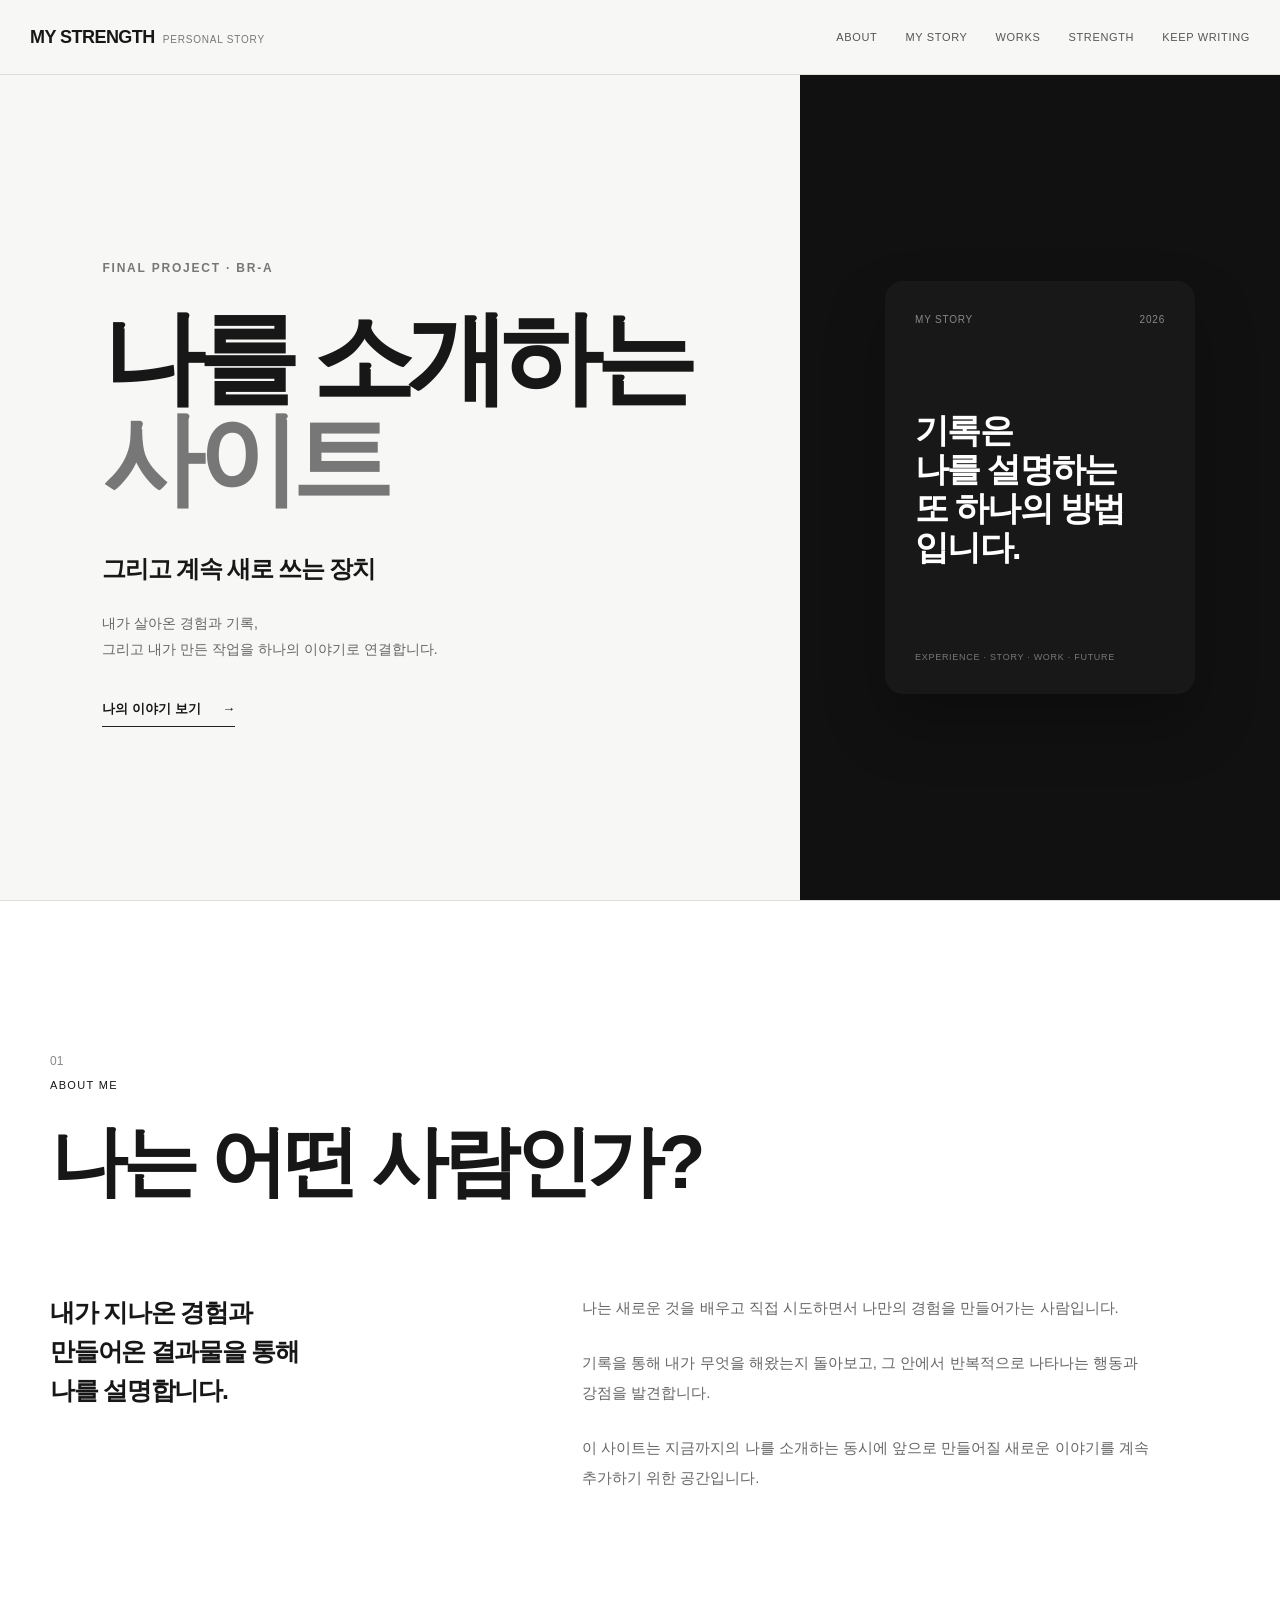
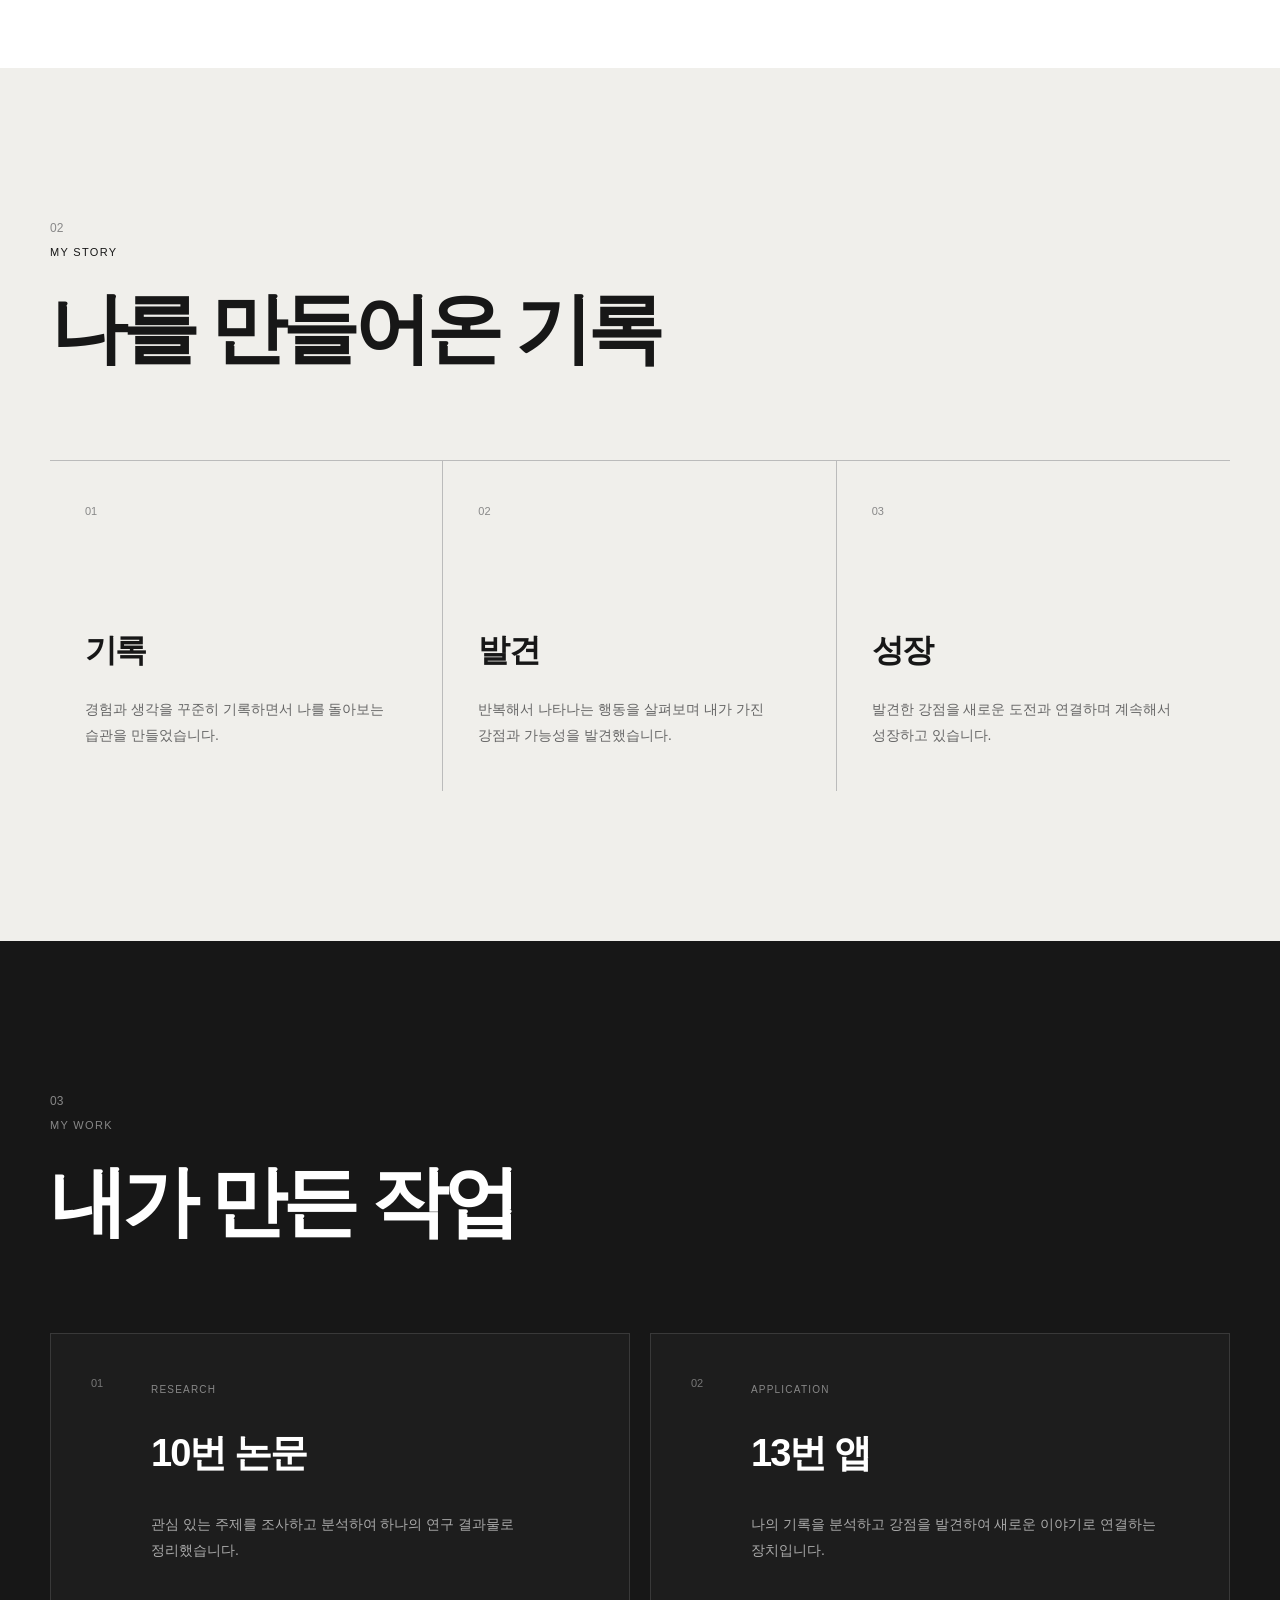
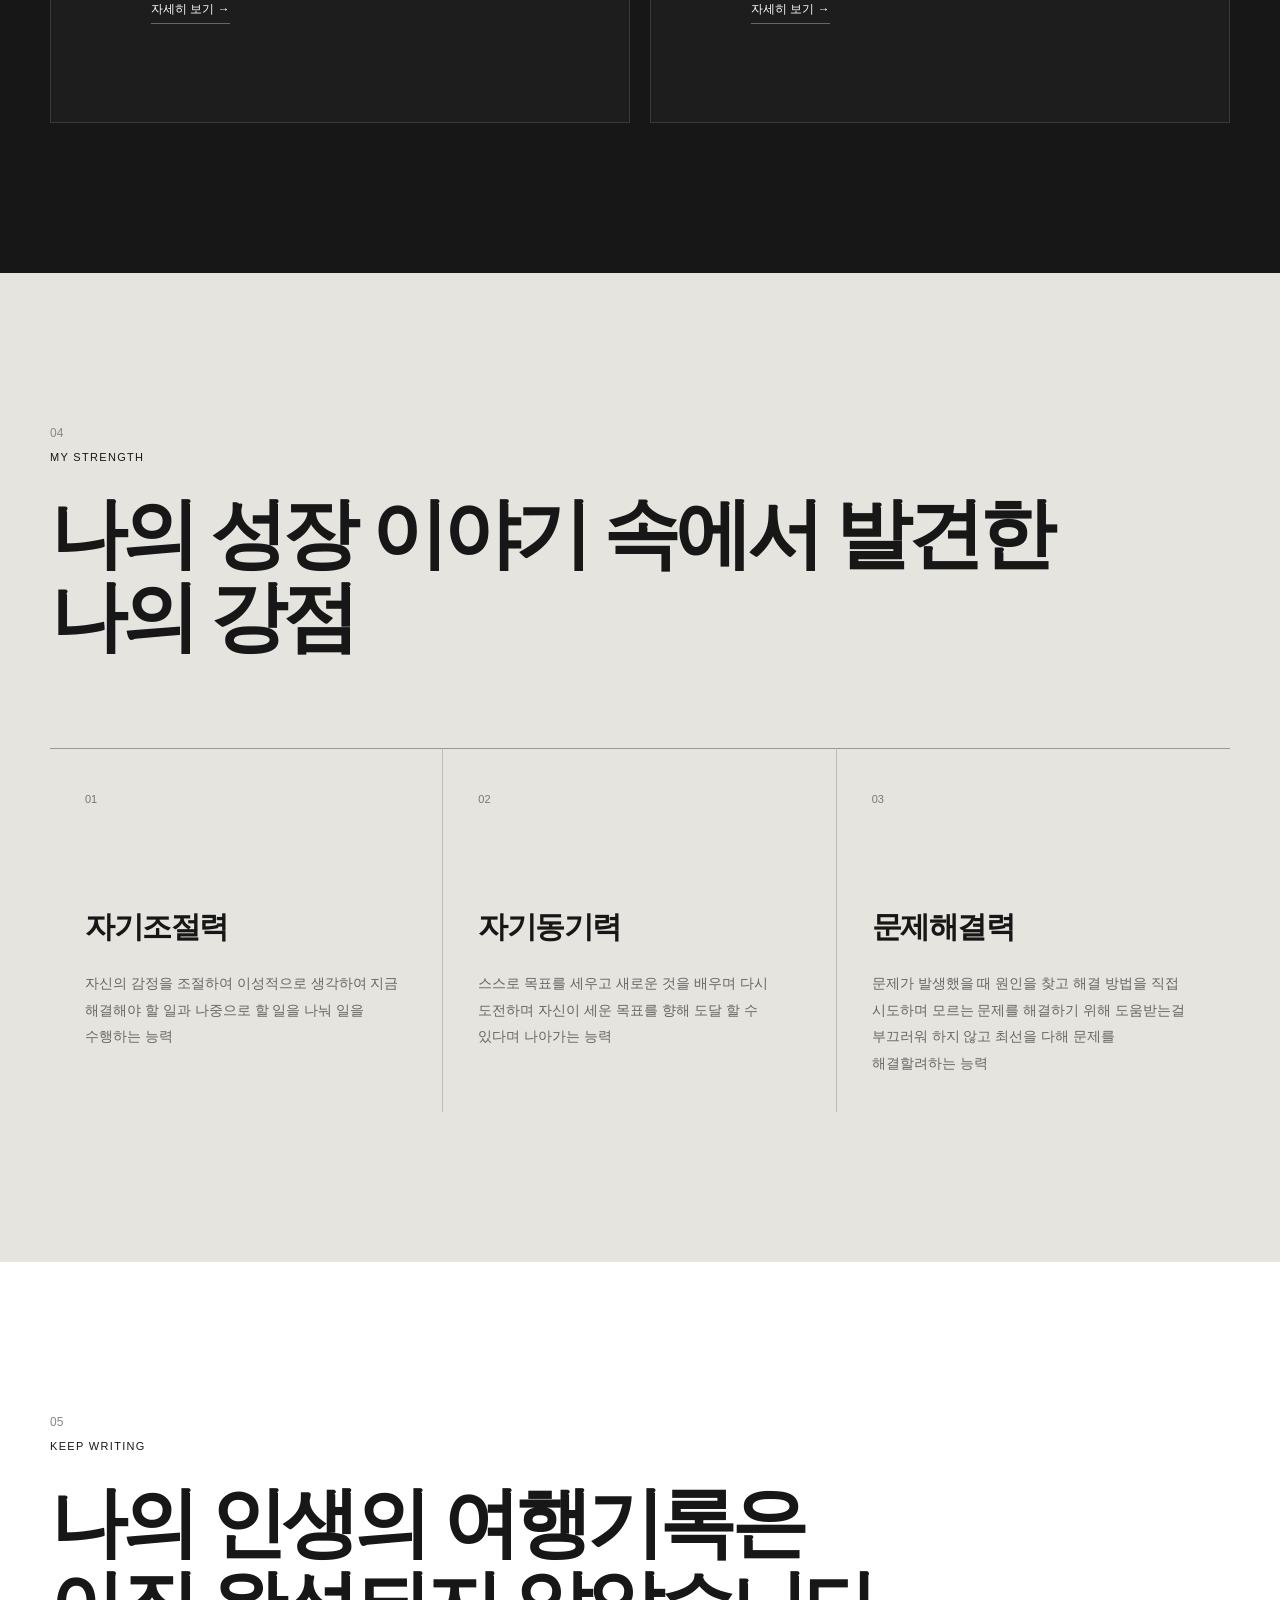
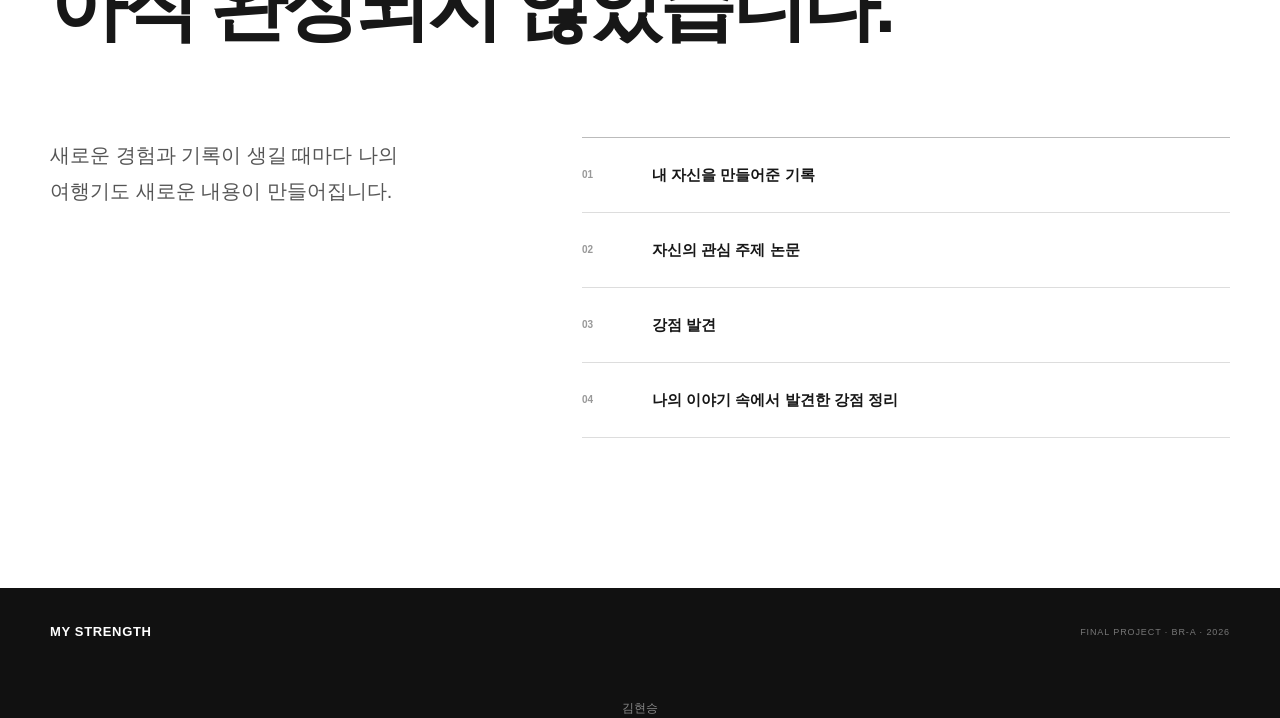
==== index.html @ ee20638d "Add files via upload" ====
<!DOCTYPE html>
<html lang="ko">
<head>
    <meta charset="UTF-8">
    <meta name="viewport" content="width=device-width, initial-scale=1.0">

    <title>MY STRENGTH | 나를 소개하는 사이트</title>

    <link rel="stylesheet" href="style.css">
</head>

<body>

<header class="site-header">

    <div class="header-inner">

        <a href="#top" class="logo">
            MY STRENGTH
            <span>PERSONAL STORY</span>
        </a>

        <nav class="main-nav">
            <a href="#about">ABOUT</a>
            <a href="#story">MY STORY</a>
            <a href="#works">WORKS</a>
            <a href="#strength">STRENGTH</a>
            <a href="#device">KEEP WRITING</a>
        </nav>

    </div>

</header>


<main id="top">


    <!-- HERO -->

    <section class="hero">

        <div class="hero-left">

            <div class="hero-label">
                FINAL PROJECT · BR-A
            </div>

            <h1>
                나를 소개하는
                <br>
                <strong>사이트</strong>
            </h1>

            <p class="hero-subtitle">
                그리고 계속 새로 쓰는 장치
            </p>

            <p class="hero-description">
                내가 살아온 경험과 기록,
                <br>
                그리고 내가 만든 작업을 하나의 이야기로 연결합니다.
            </p>

            <a href="#about" class="hero-button">
                나의 이야기 보기
                <span>→</span>
            </a>

        </div>


        <div class="hero-right">

            <div class="story-card-main">

                <div class="card-top">
                    <span>MY STORY</span>
                    <span>2026</span>
                </div>

                <div class="card-title">
                    기록은
                    <br>
                    나를 설명하는
                    <br>
                    또 하나의 방법
                    <br>
                    입니다.
                </div>

                <div class="card-bottom">
                    EXPERIENCE · STORY · WORK · FUTURE
                </div>

            </div>

        </div>

    </section>


    <!-- ABOUT -->

    <section class="about section" id="about">

        <div class="container">

            <div class="section-number">
                01
            </div>

            <div class="section-label">
                ABOUT ME
            </div>

            <h2>
                나는 어떤 사람인가?
            </h2>

            <div class="about-grid">

                <div class="about-lead">
                    내가 지나온 경험과
                    <br>
                    만들어온 결과물을 통해
                    <br>
                    나를 설명합니다.
                </div>

                <div class="about-text">

                    <p>
                        나는 새로운 것을 배우고 직접 시도하면서
                        나만의 경험을 만들어가는 사람입니다.
                    </p>

                    <p>
                        기록을 통해 내가 무엇을 해왔는지 돌아보고,
                        그 안에서 반복적으로 나타나는 행동과
                        강점을 발견합니다.
                    </p>

                    <p>
                        이 사이트는 지금까지의 나를 소개하는 동시에
                        앞으로 만들어질 새로운 이야기를 계속
                        추가하기 위한 공간입니다.
                    </p>

                </div>

            </div>

        </div>

    </section>


    <!-- STORY -->

    <section class="story section" id="story">

        <div class="container">

            <div class="section-number">
                02
            </div>

            <div class="section-label">
                MY STORY
            </div>

            <h2>
                나를 만들어온 기록
            </h2>

            <div class="story-grid">

                <article class="story-item">

                    <span>01</span>

                    <h3>
                        기록
                    </h3>

                    <p>
                        경험과 생각을 꾸준히 기록하면서
                        나를 돌아보는 습관을 만들었습니다.
                    </p>

                </article>


                <article class="story-item">

                    <span>02</span>

                    <h3>
                        발견
                    </h3>

                    <p>
                        반복해서 나타나는 행동을 살펴보며
                        내가 가진 강점과 가능성을 발견했습니다.
                    </p>

                </article>


                <article class="story-item">

                    <span>03</span>

                    <h3>
                        성장
                    </h3>

                    <p>
                        발견한 강점을 새로운 도전과 연결하며
                        계속해서 성장하고 있습니다.
                    </p>

                </article>

            </div>

        </div>

    </section>


    <!-- WORKS -->

    <section class="works section" id="works">

        <div class="container">

            <div class="section-number">
                03
            </div>

            <div class="section-label">
                MY WORK
            </div>

            <h2>
                내가 만든 작업
            </h2>


            <div class="works-grid">

                <article class="work">

                    <div class="work-number">
                        01
                    </div>

                    <div class="work-content">

                        <span>
                            RESEARCH
                        </span>

                        <h3>
                            10번 논문
                        </h3>

                        <p>
                            관심 있는 주제를 조사하고 분석하여
                            하나의 연구 결과물로 정리했습니다.
                        </p>

                        <a href="paper10.html">
                            자세히 보기 →
                        </a>

                    </div>

                </article>


                <article class="work">

                    <div class="work-number">
                        02
                    </div>

                    <div class="work-content">

                        <span>
                            APPLICATION
                        </span>

                        <h3>
                            13번 앱
                        </h3>

                        <p>
                            나의 기록을 분석하고 강점을 발견하여
                            새로운 이야기로 연결하는 장치입니다.
                        </p>

                        <a href="app.html">
                            자세히 보기 →
                        </a>

                    </div>

                </article>

            </div>

        </div>

    </section>


    <!-- STRENGTH -->

    <section class="strength section" id="strength">

        <div class="container">

            <div class="section-number">
                04
            </div>

            <div class="section-label">
                MY STRENGTH
            </div>

            <h2>
                나의 성장 이야기 속에서 발견한
                <br>
                나의 강점
            </h2>


            <div class="strength-grid">

                <article>

                    <span>01</span>

                    <h3>
                        자기조절력
                    </h3>

                    <p>
                        자신의 감정을 조절하여 이성적으로 생각하여 지금
                        해결해야 할 일과 나중으로 할 일을 나눠 일을 수행하는
                        능력
                    </p>

                </article>


                <article>

                    <span>02</span>

                    <h3>
                        자기동기력
                    </h3>

                    <p>
                        스스로 목표를 세우고 새로운 것을
                        배우며 다시 도전하며 자신이 세운
                        목표를 향해 도달 할 수 있다며 나아가는
                        능력
                    </p>

                </article>


                <article>

                    <span>03</span>

                    <h3>
                        문제해결력
                    </h3>

                    <p>
                        문제가 발생했을 때 원인을 찾고
                        해결 방법을 직접 시도하며 모르는
                        문제를 해결하기 위해 도움받는걸 부끄러워
                        하지 않고 최선을 다해 문제를 해결할려하는
                        능력
                    </p>

                </article>

            </div>

        </div>

    </section>


    <!-- KEEP WRITING -->

    <section class="device section" id="device">

        <div class="container">

            <div class="section-number">
                05
            </div>

            <div class="section-label">
                KEEP WRITING
            </div>

            <h2>
                나의 인생의 여행기록은
                <br>
                아직 완성되지 않았습니다.
            </h2>


            <div class="device-grid">

                <div class="device-text">

                    <p>
                        새로운 경험과 기록이 생길 때마다
                        나의 여행기도 새로운 내용이 만들어집니다.
                    </p>

                </div>


                <div class="device-flow">

                    <div>
                        <span>01</span>
                        내 자신을 만들어준 기록
                    </div>

                    <div>
                        <span>02</span>
                        자신의 관심 주제 논문
                    </div>

                    <div>
                        <span>03</span>
                        강점 발견
                    </div>

                    <div>
                        <span>04</span>
                        나의 이야기 속에서 발견한 강점 정리
                    </div>

                </div>

            </div>

        </div>

    </section>

</main>


<footer>

    <div class="footer-inner">

        <strong>
            MY STRENGTH
        </strong>

        <span>
            FINAL PROJECT · BR-A · 2026
        </span>

    </div>

<div style="
    text-align: center;
    font-size: 12px;
    color: #888;
    margin-top: 20px;
">
    김현승
</div>

</footer>


<script src="js/app.js"></script>

</body>
</html>
---- style.css ----
* {
    margin: 0;
    padding: 0;
    box-sizing: border-box;
}

html {
    scroll-behavior: smooth;
}

body {
    font-family:
        "Noto Sans KR",
        "Apple SD Gothic Neo",
        "Malgun Gothic",
        Arial,
        sans-serif;
    color: #171717;
    background: #f7f7f5;
    line-height: 1.7;
    word-break: keep-all;
    overflow-x: hidden;
}

a {
    color: inherit;
    text-decoration: none;
}

.site-header {
    position: sticky;
    top: 0;
    z-index: 1000;
    background: rgba(247, 247, 245, 0.95);
    border-bottom: 1px solid #ddddda;
    backdrop-filter: blur(12px);
}

.header-inner {
    width: min(1380px, calc(100% - 60px));
    min-height: 74px;
    margin: 0 auto;

    display: flex;
    align-items: center;
    justify-content: space-between;
}

.logo {
    display: flex;
    align-items: baseline;
    gap: 8px;

    font-size: 18px;
    font-weight: 800;
    letter-spacing: -0.03em;
}

.logo span {
    font-size: 10px;
    font-weight: 500;
    color: #777;
    letter-spacing: 0.08em;
}

.main-nav {
    display: flex;
    align-items: center;
    gap: 28px;
}

.main-nav a {
    position: relative;

    font-size: 11px;
    color: #555;
    letter-spacing: 0.06em;

    transition: color 0.2s ease;
}

.main-nav a::after {
    content: "";

    position: absolute;
    left: 0;
    bottom: -7px;

    width: 0;
    height: 1px;

    background: #171717;

    transition: width 0.2s ease;
}

.main-nav a:hover,
.main-nav a.active {
    color: #171717;
}

.main-nav a:hover::after,
.main-nav a.active::after {
    width: 100%;
}

/* =========================
   HERO
========================= */

.hero {
    min-height: calc(100vh - 74px);

    display: grid;
    grid-template-columns: 1.25fr 0.75fr;

    border-bottom: 1px solid #ddd;
}

.hero-left {
    padding: 110px 8vw 100px;

    display: flex;
    flex-direction: column;
    justify-content: center;

    background: #f7f7f5;
}

.hero-label {
    margin-bottom: 30px;

    font-size: 12px;
    font-weight: 700;
    color: #777;
    letter-spacing: 0.15em;
}

.hero h1 {
    font-size: clamp(65px, 8vw, 125px);
    line-height: 0.98;
    letter-spacing: -0.075em;
    font-weight: 800;
}

.hero h1 strong {
    color: #777;
}

.hero-subtitle {
    margin-top: 40px;

    font-size: 24px;
    font-weight: 600;
    letter-spacing: -0.05em;
}

.hero-description {
    margin-top: 20px;

    color: #666;
    font-size: 14px;
    line-height: 1.9;
}

.hero-button {
    width: fit-content;

    margin-top: 35px;
    padding-bottom: 6px;

    border-bottom: 1px solid #222;

    font-size: 13px;
    font-weight: 600;

    transition: opacity 0.2s ease;
}

.hero-button:hover {
    opacity: 0.55;
}

.hero-button span {
    margin-left: 18px;
}

.hero-right {
    min-height: 600px;
    padding: 60px;

    background: #111;

    display: flex;
    align-items: center;
    justify-content: center;
}

.story-card-main {
    width: min(310px, 100%);
    aspect-ratio: 0.75;

    padding: 30px;

    display: flex;
    flex-direction: column;
    justify-content: space-between;

    background: #181818;
    color: white;

    border-radius: 18px;

    box-shadow: 0 30px 60px rgba(0, 0, 0, 0.25);
}

.card-top {
    display: flex;
    justify-content: space-between;

    font-size: 10px;
    color: #888;
    letter-spacing: 0.08em;
}

.card-title {
    font-size: 34px;
    line-height: 1.15;
    font-weight: 700;
    letter-spacing: -0.05em;
}

.card-bottom {
    font-size: 9px;
    color: #777;
    line-height: 1.5;
    letter-spacing: 0.08em;
}

/* =========================
   COMMON
========================= */

.section {
    padding: 150px 0;
    scroll-margin-top: 74px;
}

.container {
    width: min(1180px, calc(100% - 60px));
    margin: 0 auto;
}

.section-number {
    margin-bottom: 5px;

    font-size: 12px;
    color: #888;
}

.section-label {
    margin-bottom: 25px;

    font-size: 11px;
    letter-spacing: 0.12em;
}

.section h2 {
    font-size: clamp(45px, 6vw, 80px);
    line-height: 1.08;
    letter-spacing: -0.065em;
}

/* =========================
   ABOUT
========================= */

.about {
    background: #fff;
}

.about-grid {
    margin-top: 90px;

    display: grid;
    grid-template-columns: 0.8fr 1.2fr;
    gap: 100px;
}

.about-lead {
    font-size: 25px;
    line-height: 1.55;
    font-weight: 600;
    letter-spacing: -0.05em;
}

.about-text {
    max-width: 600px;
}

.about-text p {
    margin-bottom: 25px;

    color: #666;
    font-size: 15px;
    line-height: 2;
}

/* =========================
   STORY
========================= */

.story {
    background: #f0efeb;
}

.story-grid {
    margin-top: 90px;

    display: grid;
    grid-template-columns: repeat(3, 1fr);

    border-top: 1px solid #bbb;
}

.story-item {
    min-height: 330px;
    padding: 35px;

    border-right: 1px solid #bbb;

    transition:
        background 0.25s ease,
        transform 0.25s ease;
}

.story-item:last-child {
    border-right: 0;
}

.story-item:hover {
    background: rgba(255, 255, 255, 0.35);
    transform: translateY(-4px);
}

.story-item span {
    font-size: 11px;
    color: #888;
}

.story-item h3 {
    margin-top: 100px;

    font-size: 32px;
    letter-spacing: -0.05em;
}

.story-item p {
    margin-top: 18px;

    color: #666;
    font-size: 14px;
    line-height: 1.9;
}

/* =========================
   WORKS
========================= */

.works {
    background: #171717;
    color: white;
}

.works .section-label,
.works .section-number {
    color: #888;
}

.works-grid {
    margin-top: 90px;

    display: grid;
    grid-template-columns: repeat(2, 1fr);
    gap: 20px;
}

.work {
    min-height: 390px;
    padding: 40px;

    display: grid;
    grid-template-columns: 60px 1fr;

    border: 1px solid #393939;
    background: #1d1d1d;

    transition:
        background 0.25s ease,
        transform 0.25s ease;
}

.work:hover {
    background: #242424;
    transform: translateY(-4px);
}

.work-number {
    color: #777;
    font-size: 11px;
}

.work-content span {
    font-size: 10px;
    color: #888;
    letter-spacing: 0.12em;
}

.work-content h3 {
    margin-top: 20px;

    font-size: 38px;
    letter-spacing: -0.05em;
}

.work-content p {
    margin-top: 25px;

    max-width: 420px;

    color: #aaa;
    font-size: 14px;
    line-height: 1.9;
}

.work-content a {
    display: inline-block;

    margin-top: 35px;
    padding-bottom: 4px;

    font-size: 12px;

    border-bottom: 1px solid #666;
}

/* =========================
   STRENGTH
========================= */

.strength {
    background: #e6e4de;
}

.strength-grid {
    margin-top: 90px;

    display: grid;
    grid-template-columns: repeat(3, 1fr);
}

.strength-grid article {
    min-height: 330px;
    padding: 35px;

    border-top: 1px solid #999;
    border-right: 1px solid #bbb;

    transition: background 0.25s ease;
}

.strength-grid article:last-child {
    border-right: 0;
}

.strength-grid article:hover {
    background: rgba(255, 255, 255, 0.3);
}

.strength-grid span {
    font-size: 11px;
    color: #777;
}

.strength-grid h3 {
    margin-top: 90px;

    font-size: 30px;
    letter-spacing: -0.05em;
}

.strength-grid p {
    margin-top: 18px;

    color: #666;
    font-size: 14px;
    line-height: 1.9;
}

/* =========================
   KEEP WRITING
========================= */

.device {
    background: #fff;
}

.device-grid {
    margin-top: 90px;

    display: grid;
    grid-template-columns: 0.8fr 1.2fr;
    gap: 100px;
}

.device-text p {
    color: #555;
    font-size: 20px;
    line-height: 1.8;
}

.device-flow {
    border-top: 1px solid #bbb;
}

.device-flow div {
    min-height: 75px;

    display: flex;
    align-items: center;

    border-bottom: 1px solid #ddd;

    font-size: 15px;
    font-weight: 600;
}

.device-flow span {
    width: 70px;

    color: #999;
    font-size: 10px;
}

/* =========================
   FOOTER
========================= */

footer {
    background: #111;
    color: white;
}

.footer-inner {
    width: min(1180px, calc(100% - 60px));
    min-height: 90px;

    margin: 0 auto;

    display: flex;
    align-items: center;
    justify-content: space-between;
}

.footer-inner strong {
    font-size: 13px;
    letter-spacing: 0.05em;
}

.footer-inner span {
    font-size: 9px;
    color: #777;
    letter-spacing: 0.1em;
}

/* =========================
   ANIMATION
========================= */

.before-show {
    opacity: 0;
    transform: translateY(25px);

    transition:
        opacity 0.7s ease,
        transform 0.7s ease;
}

.before-show.show {
    opacity: 1;
    transform: translateY(0);
}

/* =========================
   TABLET / MOBILE
========================= */

@media (max-width: 800px) {

    .main-nav {
        display: none;
    }

    .header-inner {
        width: calc(100% - 30px);
    }

    .hero {
        grid-template-columns: 1fr;
    }

    .hero-left {
        padding: 90px 30px;
    }

    .hero h1 {
        font-size: 65px;
    }

    .hero-right {
        min-height: 500px;
    }

    .about-grid,
    .device-grid {
        grid-template-columns: 1fr;
        gap: 50px;
    }

    .story-grid,
    .strength-grid,
    .works-grid {
        grid-template-columns: 1fr;
    }

    .story-item {
        border-right: 0;
        border-bottom: 1px solid #bbb;
    }

    .strength-grid article {
        border-right: 0;
        border-bottom: 1px solid #bbb;
    }

    .work {
        min-height: 320px;
    }

    .section {
        padding: 100px 0;
    }

    .container {
        width: calc(100% - 40px);
    }

    .section h2 {
        font-size: 48px;
    }

    .footer-inner {
        width: calc(100% - 40px);
        min-height: 100px;

        flex-direction: column;
        align-items: flex-start;
        justify-content: center;

        gap: 8px;
    }
}

@media (max-width: 520px) {

    .hero h1 {
        font-size: 52px;
    }

    .hero-subtitle {
        font-size: 19px;
    }

    .hero-description {
        font-size: 13px;
    }

    .hero-right {
        padding: 40px 25px;
    }

    .card-title {
        font-size: 29px;
    }

    .section {
        padding: 80px 0;
    }

    .section h2 {
        font-size: 40px;
    }

    .about-lead {
        font-size: 21px;
    }

    .about-text p {
        font-size: 14px;
    }

    .story-item h3 {
        margin-top: 60px;
        font-size: 28px;
    }

    .work {
        padding: 30px;
        grid-template-columns: 45px 1fr;
        gap: 15px;
    }

    .work-content h3 {
        font-size: 30px;
    }

    .strength-grid h3 {
        margin-top: 60px;
    }

    .device-text p {
        font-size: 17px;
    }
}

/* =========================
   PAPER PAGE
========================= */

.paper-page {
    background: #f7f7f5;
}

.paper-hero {
    padding: 140px 0 100px;
    background: #171717;
    color: white;
}

.paper-container {
    width: min(1180px, calc(100% - 60px));
    margin: 0 auto;
}

.paper-label {
    margin-bottom: 35px;

    color: #888;
    font-size: 11px;
    letter-spacing: 0.14em;
}

.paper-hero h1 {
    max-width: 1000px;

    font-size: clamp(42px, 6vw, 82px);
    line-height: 1.12;

    letter-spacing: -0.065em;
}

.paper-description {
    max-width: 650px;

    margin-top: 40px;

    color: #aaa;

    font-size: 16px;
    line-height: 2;
}

.paper-meta {
    margin-top: 60px;

    padding-top: 20px;

    display: flex;
    gap: 35px;

    border-top: 1px solid #444;

    color: #777;

    font-size: 10px;
    letter-spacing: 0.1em;
}

.paper-view {
    padding: 120px 0;
    background: #f0efeb;
}

.paper-heading {
    display: flex;
    align-items: baseline;
    gap: 25px;

    margin-bottom: 40px;
}

.paper-heading span {
    color: #888;
    font-size: 12px;
}

.paper-heading h2 {
    font-size: 42px;
    letter-spacing: -0.05em;
}

.paper-frame {
    width: 100%;
    height: 900px;

    background: white;

    border: 1px solid #d0d0cc;

    box-shadow:
        0 20px 60px rgba(0, 0, 0, 0.08);

    overflow: hidden;
}

.paper-frame iframe {
    width: 100%;
    height: 100%;

    border: 0;
}

.paper-actions {
    margin-top: 30px;

    display: flex;
    justify-content: space-between;
}

.paper-actions a {
    padding-bottom: 5px;

    border-bottom: 1px solid #222;

    font-size: 12px;
    font-weight: 600;

    transition: opacity 0.2s ease;
}

.paper-actions a:hover {
    opacity: 0.5;
}


@media (max-width: 800px) {

    .paper-container {
        width: calc(100% - 40px);
    }

    .paper-hero {
        padding: 100px 0 80px;
    }

    .paper-hero h1 {
        font-size: 45px;
    }

    .paper-description {
        font-size: 14px;
    }

    .paper-frame {
        height: 650px;
    }

    .paper-actions {
        flex-direction: column;
        gap: 25px;
    }

}
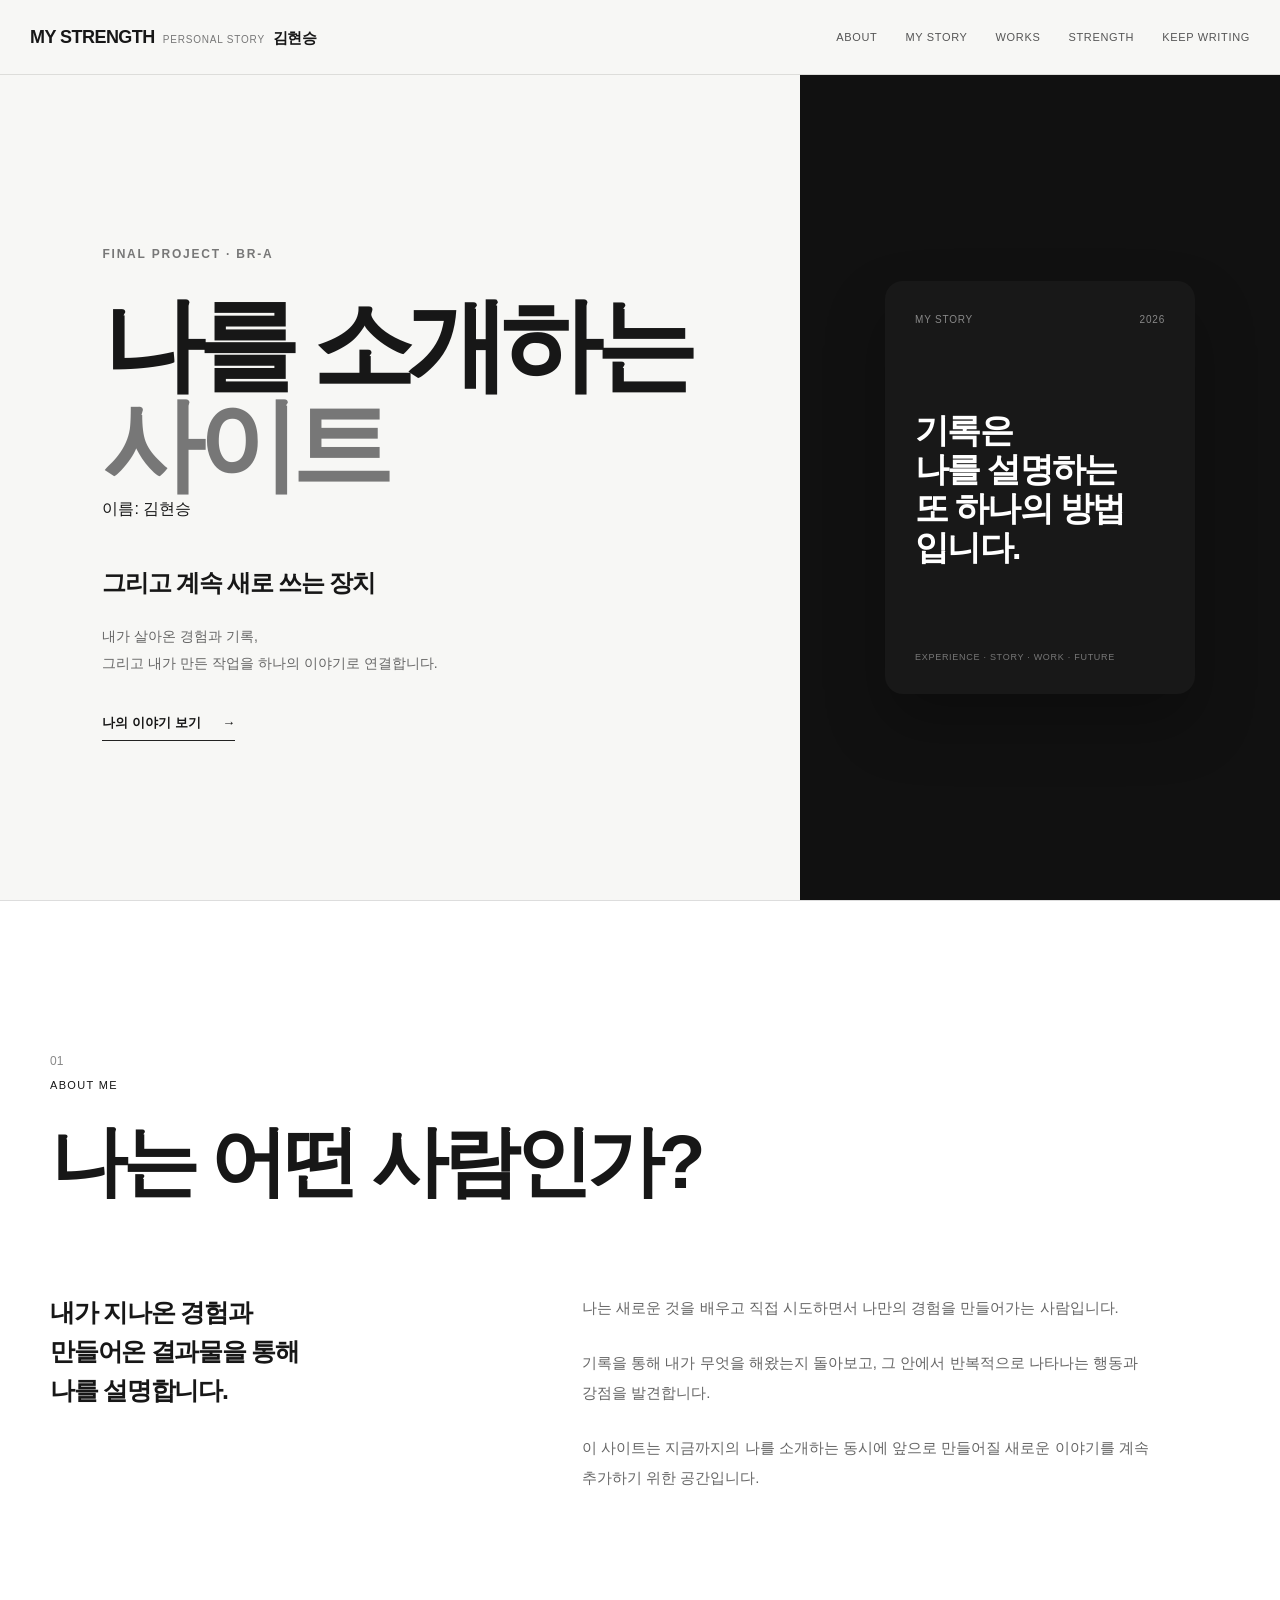
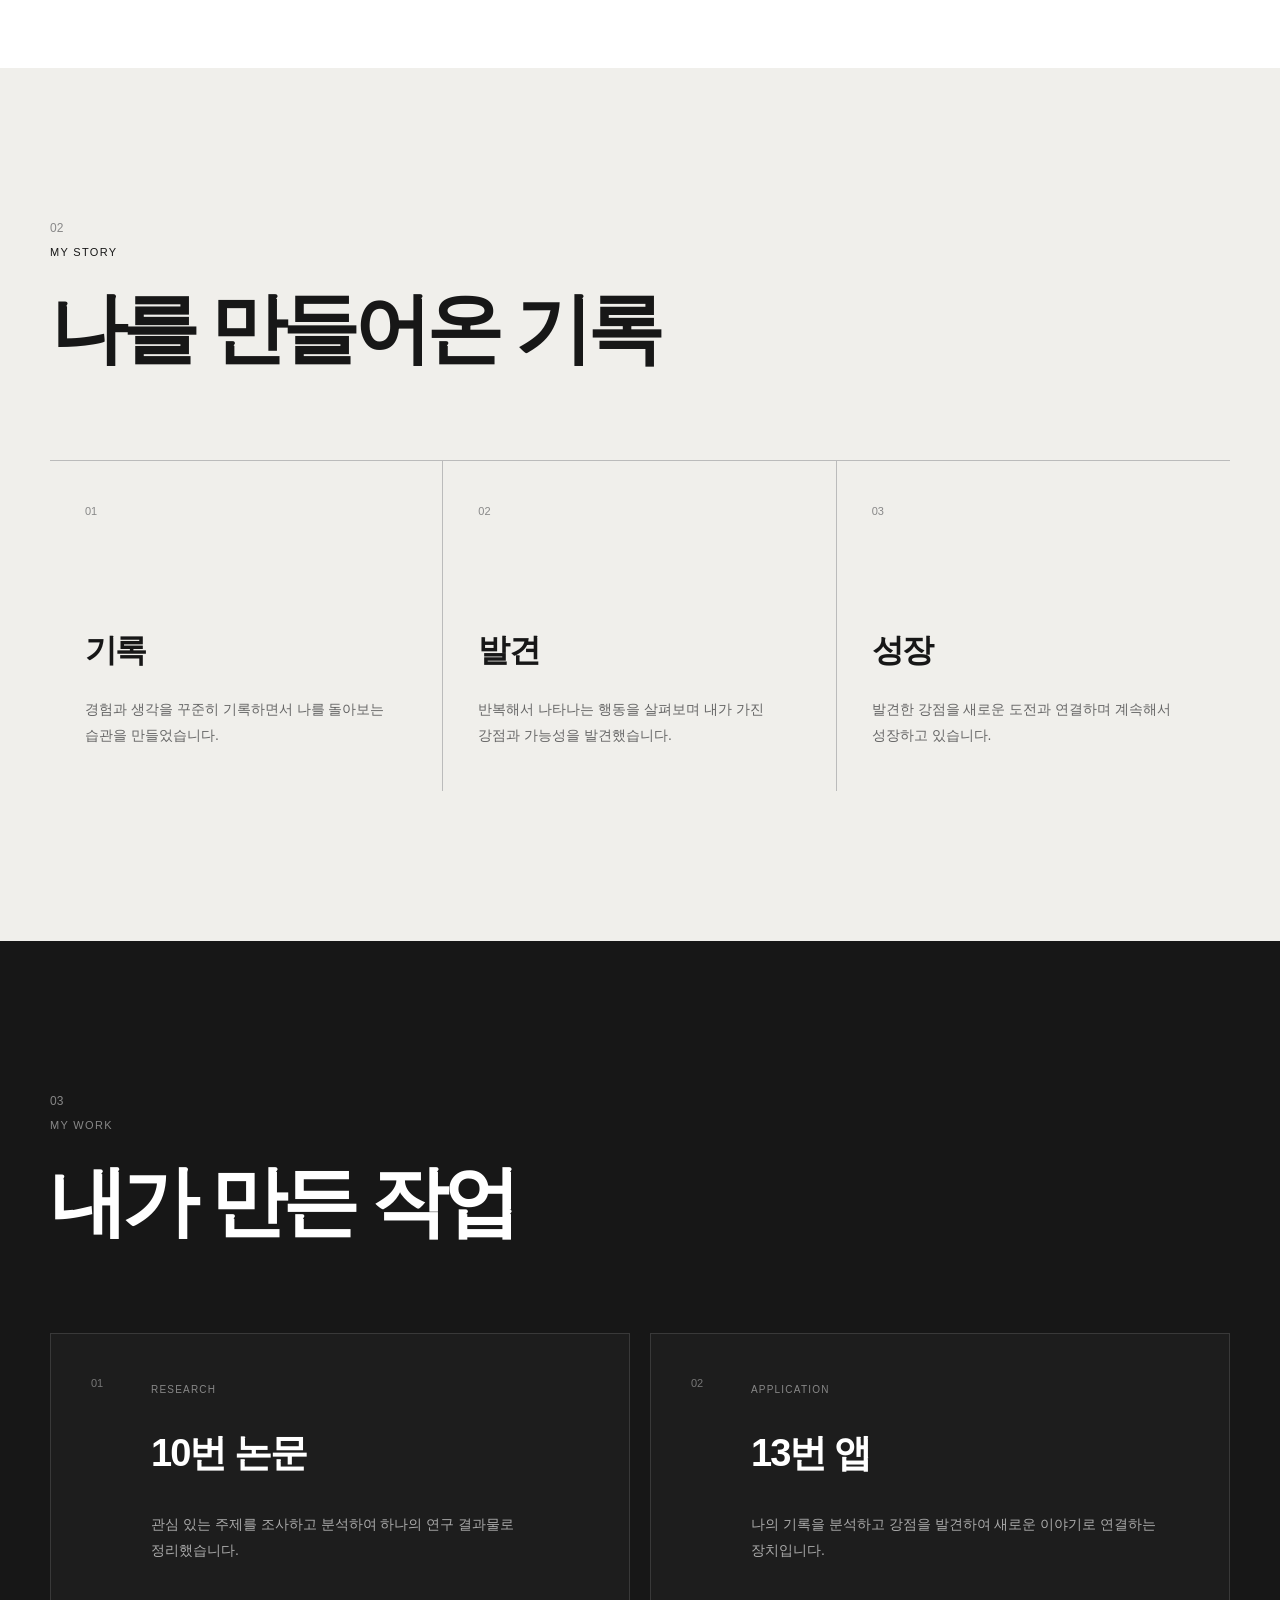
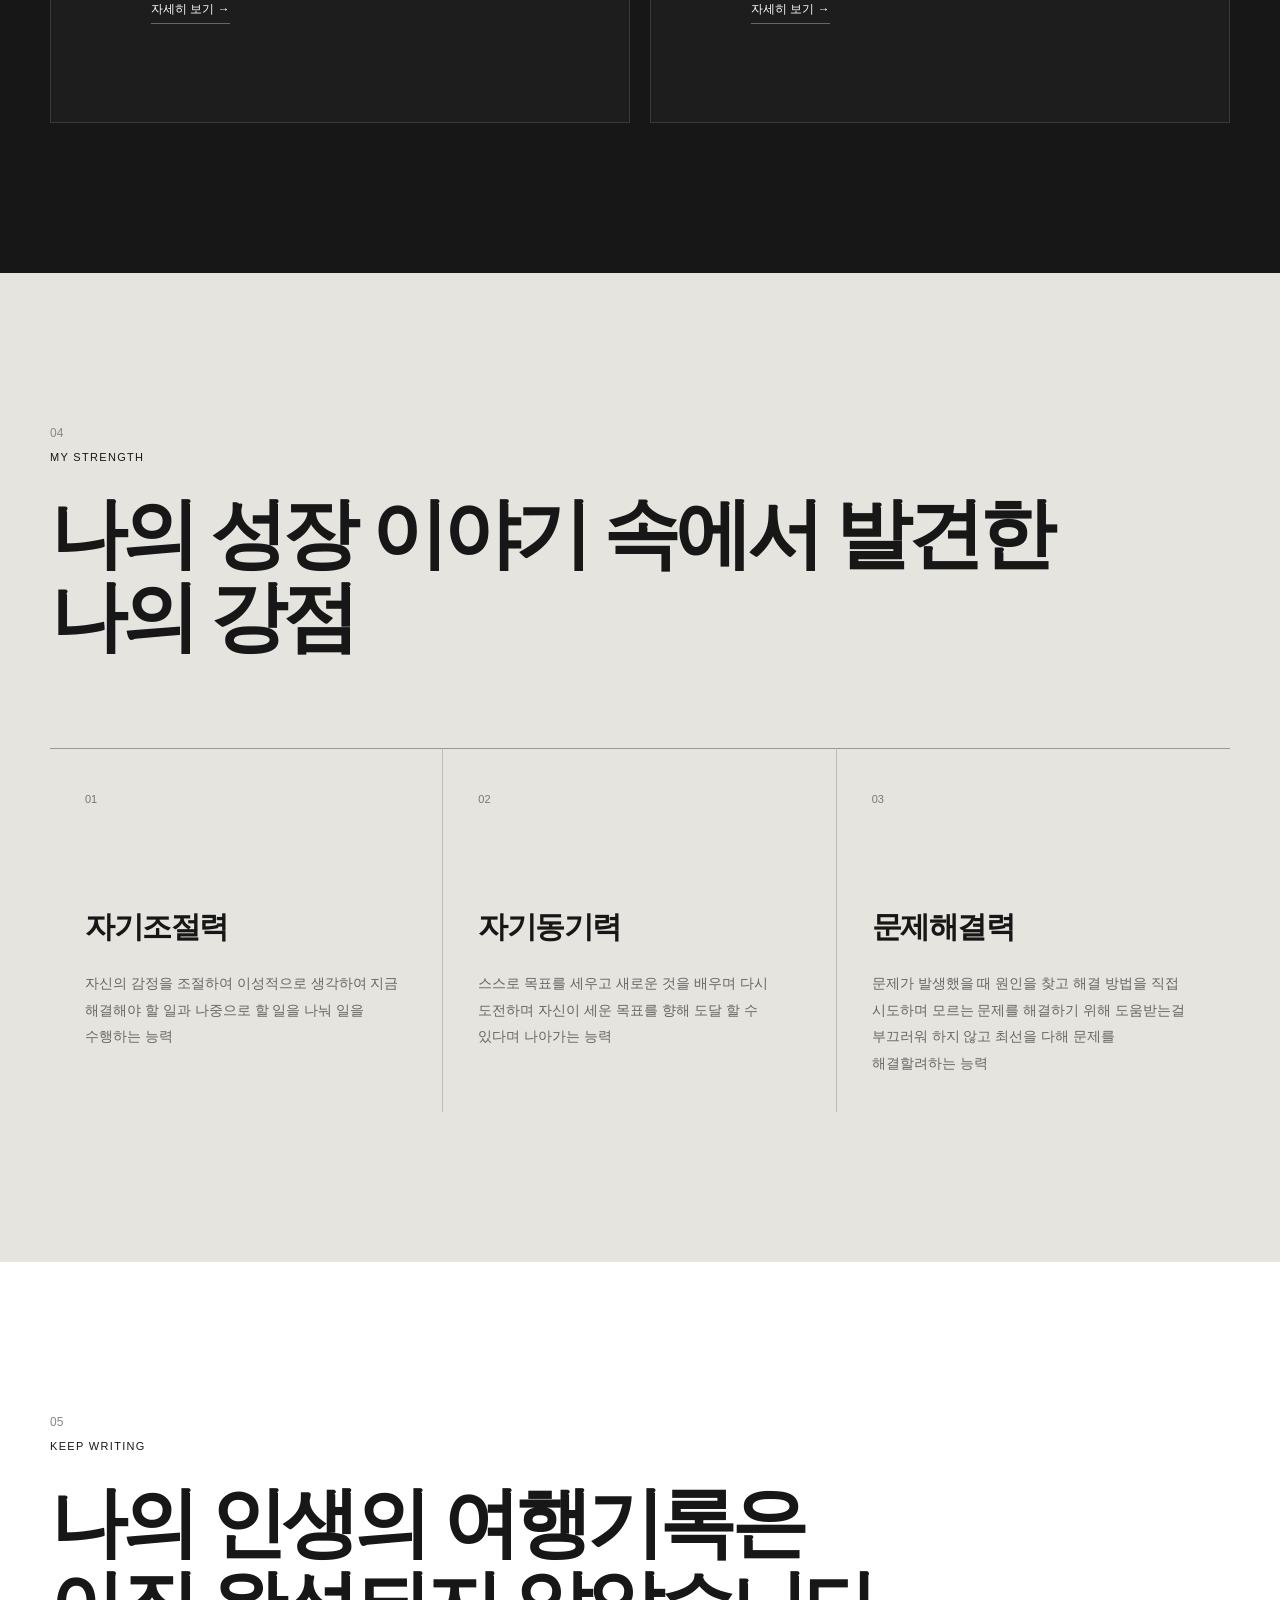
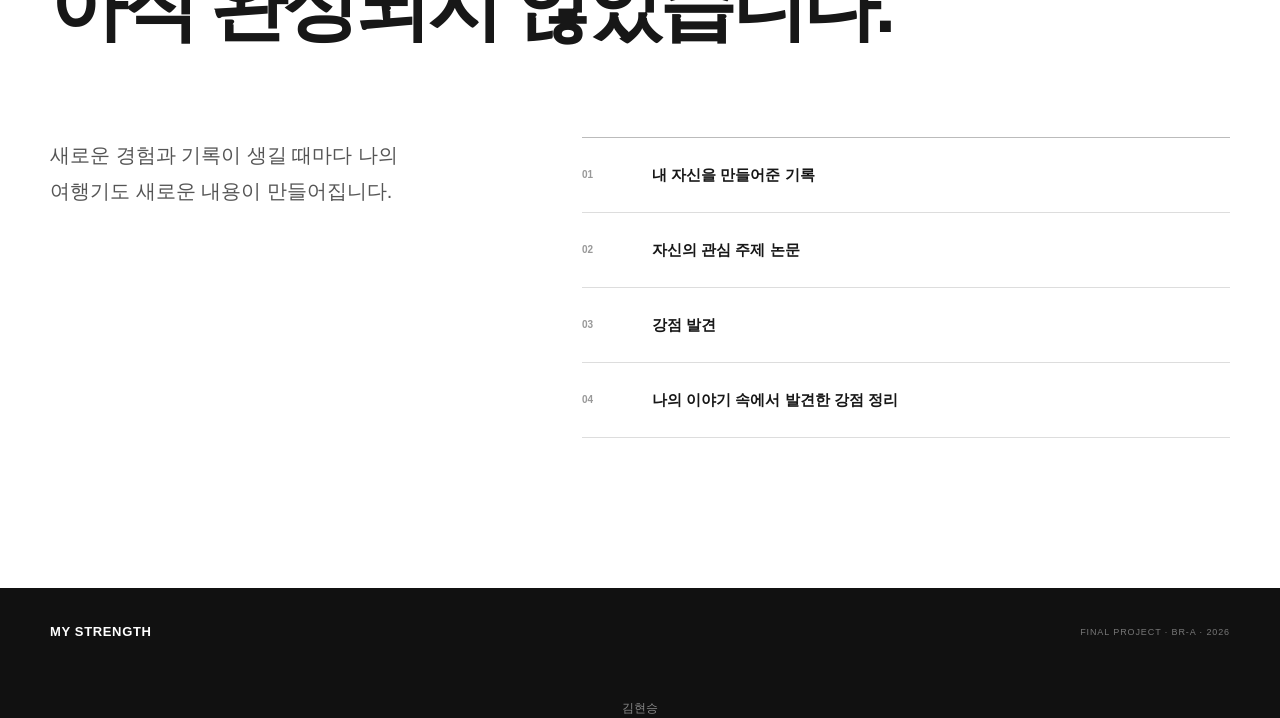
==== commit e4e56ae5: "Update index.html" ====
--- a/index.html
+++ b/index.html
@@ -18,6 +18,7 @@
         <a href="#top" class="logo">
             MY STRENGTH
             <span>PERSONAL STORY</span>
+            <small class="author-name">김현승</small>
         </a>
 
         <nav class="main-nav">
@@ -51,6 +52,8 @@
                 <br>
                 <strong>사이트</strong>
             </h1>
+
+<p class="author-name">이름: 김현승</p>
 
             <p class="hero-subtitle">
                 그리고 계속 새로 쓰는 장치
@@ -495,4 +498,4 @@
 <script src="js/app.js"></script>
 
 </body>
-</html>+</html>
